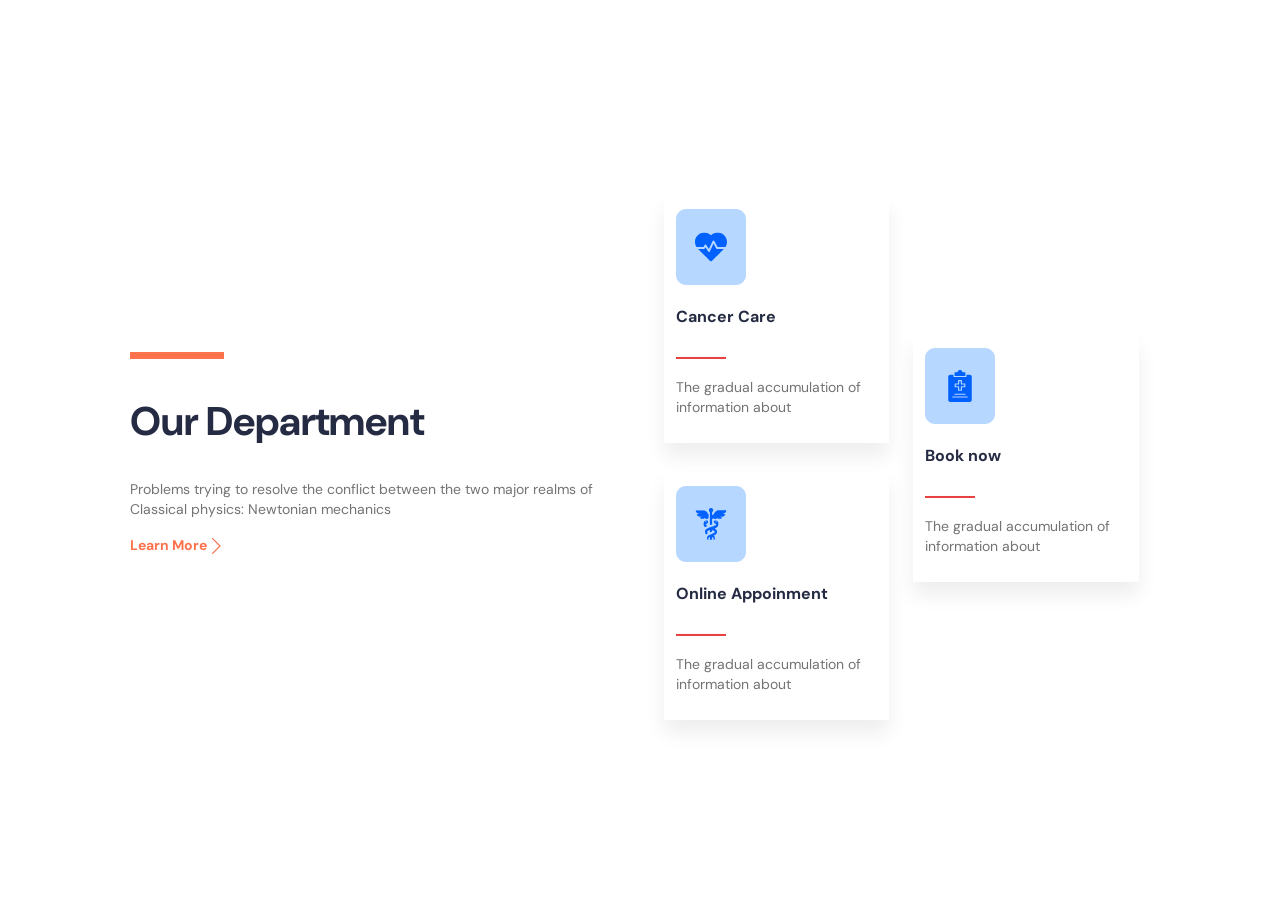
==== index.html @ cd639491 "rename" ====
<!DOCTYPE html>
<html lang="en">

<head>
    <meta charset="UTF-8">
    <meta name="viewport" content="width=device-width, initial-scale=1.0">
    <title>Document</title>
    <link rel="stylesheet" href="./style.css">
</head>

<body>
    <section>
        <div class="container">
            <div class="row row-align-items">
                <div class="col-12 col-md-6">
                    <svg width="94" height="8" viewBox="0 0 94 8" fill="none" xmlns="http://www.w3.org/2000/svg">
                        <rect y="0.978027" width="94" height="7" fill="#FC724D" />
                    </svg>
                    <h2 class="heading">Our Department</h2>
                    <p class="paragraph">Problems trying to resolve the conflict between
                        the two major realms of Classical physics:
                        Newtonian mechanics </p>
                    <h3 class="text">Learn More <svg width="9" height="17" viewBox="0 0 9 17" fill="none"
                            xmlns="http://www.w3.org/2000/svg">
                            <g clip-path="url(#clip0_49789_3024)">
                                <path fill-rule="evenodd" clip-rule="evenodd"
                                    d="M0.180771 1.1588C0.237928 1.1015 0.305828 1.05603 0.380583 1.02501C0.455337 0.993995 0.535477 0.978027 0.616412 0.978027C0.697347 0.978027 0.777487 0.993995 0.852241 1.02501C0.926996 1.05603 0.994896 1.1015 1.05205 1.1588L8.4358 8.54255C8.4931 8.5997 8.53857 8.66761 8.56959 8.74236C8.60061 8.81711 8.61657 8.89725 8.61657 8.97819C8.61657 9.05912 8.60061 9.13926 8.56959 9.21402C8.53857 9.28877 8.4931 9.35667 8.4358 9.41383L1.05205 16.7976C0.936514 16.9131 0.779809 16.978 0.616412 16.978C0.453015 16.978 0.29631 16.9131 0.180771 16.7976C0.0652316 16.682 0.000322157 16.5253 0.000322157 16.3619C0.000322157 16.1985 0.0652316 16.0418 0.180771 15.9263L7.13011 8.97819L0.180771 2.03008C0.123469 1.97292 0.078006 1.90502 0.0469863 1.83027C0.0159666 1.75551 0 1.67537 0 1.59444C0 1.5135 0.0159666 1.43337 0.0469863 1.35861C0.078006 1.28386 0.123469 1.21596 0.180771 1.1588Z"
                                    fill="#FC724D" />
                            </g>
                            <defs>
                                <clipPath id="clip0_49789_3024">
                                    <rect width="9" height="16" fill="white" transform="translate(0 0.978027)" />
                                </clipPath>
                            </defs>
                        </svg>
                    </h3>
                </div>
                <div class="col-12 col-md-6">
                    <div class="row row-align-items">
                        <div class="col-12 col-sm-6">
                            <div class="card">
                                <article>
                                    <svg width="70" height="77" viewBox="0 0 70 77" fill="none"
                                        xmlns="http://www.w3.org/2000/svg">
                                        <path
                                            d="M0 10.978C0 5.45518 4.47715 0.978027 10 0.978027H60C65.5229 0.978027 70 5.45518 70 10.978V66.978C70 72.5009 65.5229 76.978 60 76.978H10C4.47715 76.978 0 72.5009 0 66.978V10.978Z"
                                            fill="#B6D7FF" />
                                        <g clip-path="url(#clip0_49789_3029)">
                                            <g clip-path="url(#clip1_49789_3029)">
                                                <path
                                                    d="M34.9909 27.1963C28.0159 21.0956 19.1472 26.4558 19.0018 33.7225C18.9647 35.5744 19.4993 37.3783 20.5634 39.0414H27.4607L28.6874 36.9966C29.0437 36.403 29.9057 36.3839 30.2821 36.9757L32.8705 41.0431L36.6435 33.078C36.9726 32.383 37.9532 32.3609 38.3161 33.0349L41.5503 39.0414H49.4184C55.2468 29.9321 43.7279 19.5547 34.9909 27.1963Z"
                                                    fill="#0061FF" />
                                                <path
                                                    d="M40.1656 40.4232L37.5448 35.556L33.8387 43.3797C33.5234 44.0454 32.5961 44.1032 32.2007 43.4817L29.5152 39.2619L28.7957 40.461C28.6263 40.7434 28.3212 40.9161 27.9919 40.9161H22.0469C22.2332 41.1112 21.24 40.1199 34.3302 53.1423C34.6958 53.5061 35.2868 53.5062 35.6525 53.1423C48.5412 40.3203 47.7498 41.1108 47.9358 40.9161H40.9909C40.646 40.9162 40.329 40.7268 40.1656 40.4232Z"
                                                    fill="#0061FF" />
                                            </g>
                                        </g>
                                        <defs>
                                            <clipPath id="clip0_49789_3029">
                                                <rect width="32" height="32" fill="white"
                                                    transform="translate(19 22.978)" />
                                            </clipPath>
                                            <clipPath id="clip1_49789_3029">
                                                <rect width="32" height="28.8744" fill="white"
                                                    transform="translate(19 24.5408)" />
                                            </clipPath>
                                        </defs>
                                    </svg>
                                    <h3 class="heading-1">Cancer Care</h3>
                                    <svg width="50" height="3" viewBox="0 0 50 3" fill="none"
                                        xmlns="http://www.w3.org/2000/svg">
                                        <rect y="0.978027" width="50" height="2" fill="#E74040" />
                                    </svg>
                                    <p class="paragraph-1">The gradual
                                        accumulation of
                                        information about </p>
                                </article>
                                <article>
                                    <svg width="70" height="77" viewBox="0 0 70 77" fill="none"
                                        xmlns="http://www.w3.org/2000/svg">
                                        <path
                                            d="M0 10.978C0 5.45518 4.47715 0.978027 10 0.978027H60C65.5229 0.978027 70 5.45518 70 10.978V66.978C70 72.5009 65.5229 76.978 60 76.978H10C4.47715 76.978 0 72.5009 0 66.978V10.978Z"
                                            fill="#B6D7FF" />
                                        <g clip-path="url(#clip0_49789_3039)">
                                            <g clip-path="url(#clip1_49789_3039)">
                                                <g clip-path="url(#clip2_49789_3039)">
                                                    <g clip-path="url(#clip3_49789_3039)">
                                                        <path
                                                            d="M29.6705 39.3129C30.0644 39.2313 30.4761 39.0526 30.8644 38.7722C31.981 37.9645 32.4766 36.6383 31.9702 35.8085C31.4196 34.9059 29.9134 34.9666 28.756 35.9938C27.6492 36.9495 27.4131 37.948 27.4131 38.9974C27.4131 39.7389 27.6503 41.0629 29.099 42.2127C29.7831 41.6842 30.5986 41.2494 31.5243 40.935L31.5365 40.9305C30.8253 40.6341 29.8981 40.0491 29.6705 39.3129ZM29.4918 36.7607C29.4918 36.4506 29.7389 36.2013 30.0436 36.2013C30.348 36.2013 30.5953 36.4518 30.5953 36.7619C30.5953 37.0719 30.348 37.3212 30.0436 37.3212C29.7389 37.3212 29.4918 37.0708 29.4918 36.7607Z"
                                                            fill="#0061FF" />
                                                    </g>
                                                </g>
                                                <g clip-path="url(#clip4_49789_3039)">
                                                    <g clip-path="url(#clip5_49789_3039)">
                                                        <path
                                                            d="M42.6074 38.9985C42.6041 37.948 42.3691 36.9494 41.2613 35.9938C40.1048 34.9676 38.5976 34.9047 38.047 35.8085C37.5416 36.6383 38.0359 37.9646 39.1525 38.7722C39.541 39.0525 39.9526 39.2312 40.3465 39.3129C40.2097 39.7553 39.7937 40.2055 39.1593 40.5851C38.2869 41.1058 37.8157 41.1702 32.2341 43.0237C30.1686 43.7254 28.9395 45.1201 28.9395 46.7543C28.9395 47.9184 29.5341 48.8166 30.3605 49.4743C30.8803 48.939 31.5292 48.4746 32.2872 48.1027C31.4144 47.6614 31.1451 47.327 31.1451 46.7543C31.1451 45.8091 33.0344 45.2687 33.906 44.9811V47.3734L36.1128 46.3891V44.9822C36.9858 45.2713 38.8702 45.811 38.8702 46.7543C38.8702 48.3236 34.3767 49.249 32.4649 50.5677C31.537 51.211 31.038 52.0287 31.038 52.9897C31.038 53.5414 31.1021 54.2255 32.0709 54.9052C32.3456 55.1246 32.7272 54.8041 32.5488 54.4958C31.9087 53.2147 32.5884 52.5748 33.9081 52.0208V53.8723C33.9081 54.4814 34.4025 54.9757 35.0115 54.9757C35.6206 54.9757 36.115 54.4814 36.115 53.8723V52.0219C37.3827 52.5538 38.1806 53.3052 37.471 54.4958C37.2952 54.7982 37.6697 55.1273 37.9477 54.9052C38.8856 54.1945 38.9596 53.5854 38.9596 53.004C38.9596 52.1092 38.4697 51.2408 37.5406 50.5754C39.4186 49.8968 41.0803 48.7548 41.0803 46.7565C41.0803 45.3761 40.2032 44.1668 38.6871 43.401C39.3953 43.1461 39.7517 42.9751 40.2251 42.6927C42.2985 41.4535 42.6074 39.8459 42.6074 38.9985ZM39.9748 37.3212C39.6701 37.3212 39.4231 37.0707 39.4231 36.7607C39.4231 36.4506 39.6701 36.2001 39.9748 36.2001C40.2792 36.2001 40.5265 36.4506 40.5265 36.7607C40.5265 37.0707 40.2792 37.3212 39.9748 37.3212Z"
                                                            fill="#0061FF" />
                                                    </g>
                                                </g>
                                                <g clip-path="url(#clip6_49789_3039)">
                                                    <g clip-path="url(#clip7_49789_3039)">
                                                        <path
                                                            d="M50.4476 25.187H42.8908C41.4084 25.187 40.296 25.8423 39.339 26.7994C38.2993 27.839 37.7587 30.1502 36.1032 30.1502V27.0856C36.7601 26.7034 37.2066 25.9997 37.2066 25.1849C37.2066 23.9661 36.2186 22.978 34.9998 22.978C33.7809 22.978 32.793 23.9661 32.793 25.1849C32.793 25.9997 33.2394 26.7033 33.8964 27.0856V40.2359C34.5774 40.0186 35.3248 39.7793 36.1032 39.5293V34.0022C36.5819 33.762 36.9682 33.3737 37.2051 32.8931C37.5889 33.5491 38.3185 34.0143 39.1318 34.0143C39.9567 34.0143 40.6673 33.5563 41.0459 32.8861C42.3386 34.1788 44.7413 34.2037 46.0339 32.911L44.1588 31.0359L45.019 31.3922C46.708 32.0919 48.6444 31.2898 49.3441 29.6007L46.6803 28.4973C49.2609 28.4972 50.4476 26.8779 50.4476 25.187Z"
                                                            fill="#0061FF" />
                                                    </g>
                                                </g>
                                                <g clip-path="url(#clip8_49789_3039)">
                                                    <g clip-path="url(#clip9_49789_3039)">
                                                        <path
                                                            d="M30.6604 26.7994C29.7034 25.8423 28.5909 25.187 27.1085 25.187H19.5518C19.5518 26.8779 20.7384 28.4972 23.319 28.4972L20.6552 29.6007C21.3549 31.2897 23.2913 32.0918 24.9803 31.3922L25.8405 31.0359L23.9654 32.911C25.2581 34.2037 27.6607 34.1788 28.9534 32.886C29.332 33.5563 30.0427 34.0143 30.8675 34.0143C30.8757 34.0143 30.8838 34.0142 30.8919 34.0142C31.9701 34.0019 32.7942 33.028 32.7942 31.9498V29.7299C31.9245 29.0163 31.4264 27.5654 30.6604 26.7994Z"
                                                            fill="#0061FF" />
                                                    </g>
                                                </g>
                                            </g>
                                        </g>
                                        <defs>
                                            <clipPath id="clip0_49789_3039">
                                                <rect width="32" height="32" fill="white"
                                                    transform="translate(19 22.978)" />
                                            </clipPath>
                                            <clipPath id="clip1_49789_3039">
                                                <rect width="32" height="32" fill="white"
                                                    transform="translate(19 22.978)" />
                                            </clipPath>
                                            <clipPath id="clip2_49789_3039">
                                                <rect width="4.75568" height="7.03818" fill="white"
                                                    transform="translate(27.4131 35.1746)" />
                                            </clipPath>
                                            <clipPath id="clip3_49789_3039">
                                                <rect width="4.75568" height="7.03818" fill="white"
                                                    transform="translate(27.4131 35.1746)" />
                                            </clipPath>
                                            <clipPath id="clip4_49789_3039">
                                                <rect width="13.668" height="19.8036" fill="white"
                                                    transform="translate(28.9395 35.1744)" />
                                            </clipPath>
                                            <clipPath id="clip5_49789_3039">
                                                <rect width="13.668" height="19.8036" fill="white"
                                                    transform="translate(28.9395 35.1744)" />
                                            </clipPath>
                                            <clipPath id="clip6_49789_3039">
                                                <rect width="17.6546" height="17.2579" fill="white"
                                                    transform="translate(32.793 22.978)" />
                                            </clipPath>
                                            <clipPath id="clip7_49789_3039">
                                                <rect width="17.6546" height="17.2579" fill="white"
                                                    transform="translate(32.793 22.978)" />
                                            </clipPath>
                                            <clipPath id="clip8_49789_3039">
                                                <rect width="13.2425" height="8.8273" fill="white"
                                                    transform="translate(19.5518 25.187)" />
                                            </clipPath>
                                            <clipPath id="clip9_49789_3039">
                                                <rect width="13.2425" height="8.8273" fill="white"
                                                    transform="translate(19.5518 25.187)" />
                                            </clipPath>
                                        </defs>
                                    </svg>
                                    <h3 class="heading-1">Online Appoinment</h3>
                                    <svg width="50" height="3" viewBox="0 0 50 3" fill="none"
                                        xmlns="http://www.w3.org/2000/svg">
                                        <rect y="0.978027" width="50" height="2" fill="#E74040" />
                                    </svg>
                                    <p class="paragraph-1">The gradual
                                        accumulation of
                                        information about </p>
                                </article>
                            </div>
                        </div>
                        <div class="col-12 col-sm-6">
                            <div class="card">
                                <article>
                                    <svg width="70" height="77" viewBox="0 0 70 77" fill="none"
                                        xmlns="http://www.w3.org/2000/svg">
                                        <path
                                            d="M0 10.978C0 5.45518 4.47715 0.978027 10 0.978027H60C65.5229 0.978027 70 5.45518 70 10.978V66.978C70 72.5009 65.5229 76.978 60 76.978H10C4.47715 76.978 0 72.5009 0 66.978V10.978Z"
                                            fill="#B6D7FF" />
                                        <g clip-path="url(#clip0_49789_3059)">
                                            <g clip-path="url(#clip1_49789_3059)">
                                                <path
                                                    d="M25.3481 54.978H44.6513C45.8 54.978 46.7562 54.0995 46.7562 53.0199V29.6066C46.7562 28.5267 45.8 27.6389 44.6513 27.6389H41.4692V29.4267C41.4739 29.737 41.229 29.9938 40.919 30.0041H29.0426C28.7263 29.9965 28.4709 29.743 28.4606 29.4267V27.6389H25.3481C24.1994 27.6389 23.2432 28.5267 23.2432 29.6066V53.0199C23.2432 54.0995 24.1994 54.978 25.3481 54.978ZM29.6432 37.0302C29.6432 36.7229 29.8923 36.4737 30.1997 36.4737H33.0519V33.6215C33.0519 33.3142 33.301 33.065 33.6084 33.065H36.391C36.6983 33.065 36.9475 33.3142 36.9475 33.6215V36.4737H39.7997C40.107 36.4737 40.3562 36.7229 40.3562 37.0302V39.8128C40.3562 40.1202 40.107 40.3694 39.7997 40.3694H36.9475V43.2215C36.9475 43.5289 36.6983 43.778 36.391 43.778H33.6084C33.301 43.778 33.0519 43.5289 33.0519 43.2215V40.3694H30.1997C29.8923 40.3694 29.6432 40.1202 29.6432 39.8128V37.0302ZM29.8698 46.6302H40.1296C40.4372 46.6302 40.6861 46.8794 40.6861 47.1867C40.6861 47.4941 40.4372 47.7433 40.1296 47.7433H29.8698C29.5622 47.7433 29.3133 47.4941 29.3133 47.1867C29.3133 46.8794 29.5622 46.6302 29.8698 46.6302ZM27.7828 49.4128H42.2165C42.5241 49.4128 42.7731 49.662 42.7731 49.9693C42.7731 50.2767 42.5241 50.5259 42.2165 50.5259H27.7828C27.4752 50.5259 27.2263 50.2767 27.2263 49.9693C27.2263 49.662 27.4752 49.4128 27.7828 49.4128Z"
                                                    fill="#0061FF" />
                                                <path
                                                    d="M40.3568 25.1346H37.7525C37.4905 25.1343 37.2639 24.9514 37.2087 24.6951C36.9935 23.7006 36.0489 22.978 34.9625 22.978H34.9557C33.8984 22.9769 32.9748 23.6924 32.7117 24.7163C32.6484 24.9623 32.4267 25.1343 32.1726 25.1346H29.5742V28.8911H40.3568V25.1346Z"
                                                    fill="#0061FF" />
                                                <path
                                                    d="M34.1655 39.8128V42.665H35.8351V39.8128C35.8351 39.5055 36.0843 39.2563 36.3916 39.2563H39.2438V37.5867H36.3916C36.0843 37.5867 35.8351 37.3376 35.8351 37.0302V34.178H34.1655V37.0302C34.1655 37.3376 33.9163 37.5867 33.609 37.5867H30.7568V39.2563H33.609C33.9163 39.2563 34.1655 39.5055 34.1655 39.8128Z"
                                                    fill="#0061FF" />
                                            </g>
                                        </g>
                                        <defs>
                                            <clipPath id="clip0_49789_3059">
                                                <rect width="32" height="32" fill="white"
                                                    transform="translate(19 22.978)" />
                                            </clipPath>
                                            <clipPath id="clip1_49789_3059">
                                                <rect width="32" height="32" fill="white"
                                                    transform="translate(19 22.978)" />
                                            </clipPath>
                                        </defs>
                                    </svg>
                                    <h3 class="heading-1">Book now</h3>
                                    <svg width="50" height="3" viewBox="0 0 50 3" fill="none"
                                        xmlns="http://www.w3.org/2000/svg">
                                        <rect y="0.978027" width="50" height="2" fill="#E74040" />
                                    </svg>
                                    <p class="paragraph-1">The gradual
                                        accumulation of
                                        information about </p>
                                </article>
                            </div>
                        </div>
                    </div>
                </div>
            </div>
    </section>
</body>

</html>
---- style.css ----
@import url('https://fonts.googleapis.com/css2?family=DM+Sans:ital,opsz,wght@0,9..40,100..1000;1,9..40,100..1000&family=Montserrat:ital,wght@0,100..900;1,100..900&display=swap');

* {
    padding: 0%;
    box-sizing: border-box;
    list-style-type: none;
    margin: none;
    text-decoration: none;
}

.container {
    max-width: 1045px;
    max-height: 688px;
    margin-left: auto;
    margin-right: auto;
    padding-top: 12px;
    padding-bottom: 12px;
}

.row {
    display: flex;
    flex-direction: row;
    flex-wrap: wrap;
    padding-left: -12px;
    padding-right: -12px;
   
}

.col-12 {
    width: 100%;
    padding: 12px;
   
}

.heading {
    color: #252B42;
    font-size: 40px;
    font-weight: 700;
    line-height: 50px;
    font-family: "DM Sans", sans-serif;
}

.paragraph {
    color: #737373;
    font-size: 14px;
    line-height: 20px;
    font-weight: 400;
    font-family: "DM Sans", sans-serif;
}

.text {
    color: #FC724D;
    font-family: "DM Sans", sans-serif;
    font-size: 14px;
    font-weight: 700;
    line-height: 24px;
    display: flex;
    align-items: center;
    gap: 5px;
}

.heading-1 {
    font-family: "DM Sans", sans-serif;
    font-size: 16px;
    color: #252B42;
    line-height: 24px;
    font-weight: 700;
}

.paragraph-1 {
    font-family: "DM Sans", sans-serif;
    color: #737373;
    font-size: 14px;
    font-weight: 400;
    line-height: 20px;
}

article {
    background: #FFFFFF;
    box-shadow: 0px 13px 19px rgba(0, 0, 0, 0.07);
    padding: 12px;
}

.card {
    display: flex;
    flex-direction: column;
    flex-wrap: nowrap;
    gap: 30px;
}
.row-align-items {
    align-items: center;
}
section {
    min-height: 100vh;
    display: flex;
    align-items: center;
    justify-content: center;
}
 

@media(min-width:576px) {
    .col-sm-6 {
        width: 50%;
        padding-left: 12px;
        padding-right: 12px;
    }
}
@media( min-width:786px){
    .col-md-6 {
        width: 50%;
        padding-left: 12px;
        padding-right: 12px;
    }
}
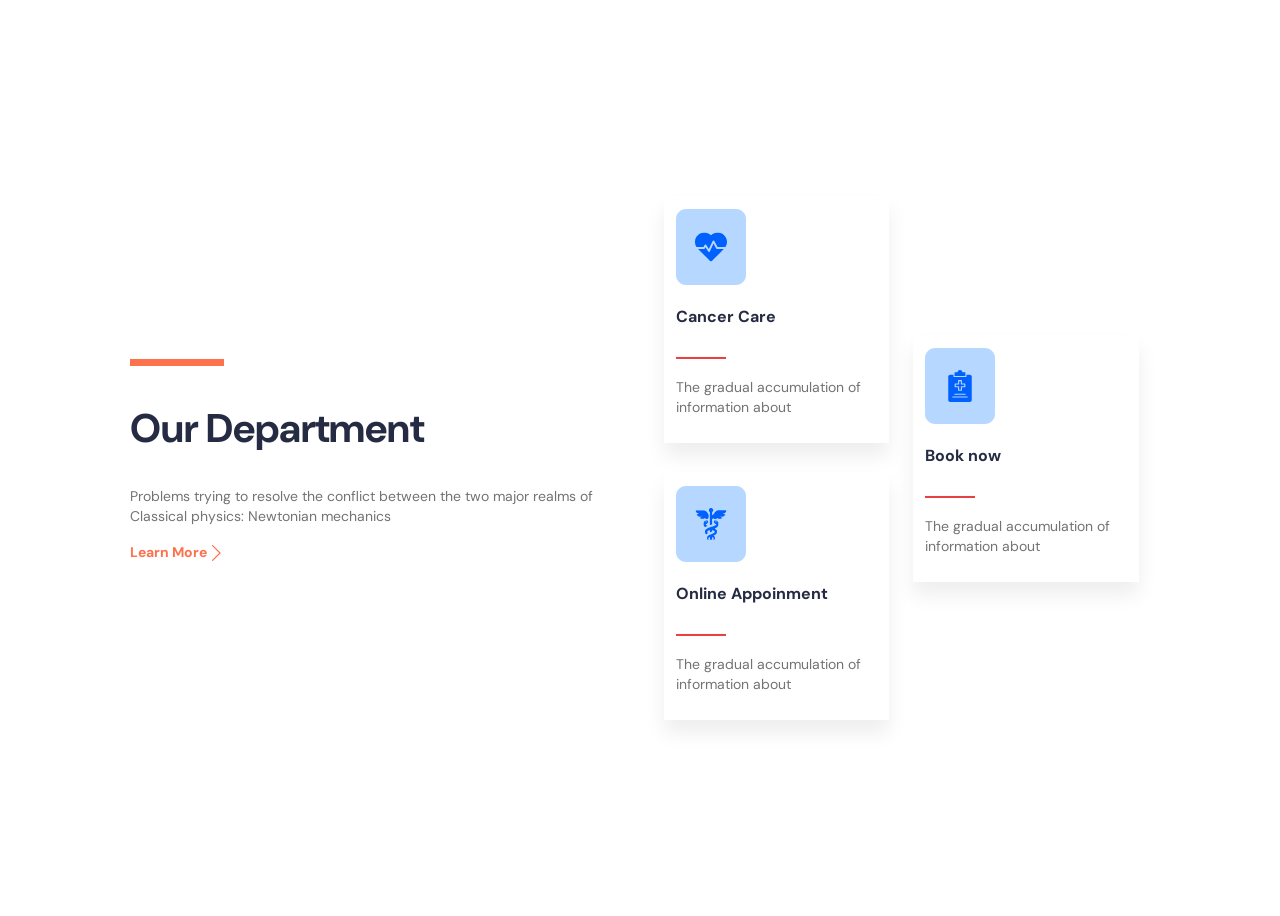
==== commit ae970182: "testing" ====
--- a/index.html
+++ b/index.html
@@ -5,7 +5,7 @@
     <meta charset="UTF-8">
     <meta name="viewport" content="width=device-width, initial-scale=1.0">
     <title>Document</title>
-    <link rel="stylesheet" href="./style.css">
+    <link rel="stylesheet" href="./assets/css/style.css">
 </head>
 
 <body>
@@ -20,7 +20,7 @@
                     <p class="paragraph">Problems trying to resolve the conflict between
                         the two major realms of Classical physics:
                         Newtonian mechanics </p>
-                    <h3 class="text">Learn More <svg width="9" height="17" viewBox="0 0 9 17" fill="none"
+                    <a href="#" class="text">Learn More <svg width="9" height="17" viewBox="0 0 9 17" fill="none"
                             xmlns="http://www.w3.org/2000/svg">
                             <g clip-path="url(#clip0_49789_3024)">
                                 <path fill-rule="evenodd" clip-rule="evenodd"
@@ -33,7 +33,7 @@
                                 </clipPath>
                             </defs>
                         </svg>
-                    </h3>
+                    </a>
                 </div>
                 <div class="col-12 col-md-6">
                     <div class="row row-align-items">
--- a/assets/css/style.css
+++ b/assets/css/style.css
@@ -0,0 +1,113 @@
+@import url('https://fonts.googleapis.com/css2?family=DM+Sans:ital,opsz,wght@0,9..40,100..1000;1,9..40,100..1000&family=Montserrat:ital,wght@0,100..900;1,100..900&display=swap');
+
+* {
+    padding: 0%;
+    box-sizing: border-box;
+    list-style-type: none;
+    margin: none;
+    text-decoration: none;
+}
+
+.container {
+    max-width: 1045px;
+    margin-left: auto;
+    margin-right: auto;
+    padding-top: 12px;
+    padding-bottom: 12px;
+}
+
+.row {
+    display: flex;
+    flex-direction: row;
+    flex-wrap: wrap;
+    padding-left: -12px;
+    padding-right: -12px;
+   
+}
+
+.col-12 {
+    width: 100%;
+    padding: 12px;
+   
+}
+
+.heading {
+    color: #252B42;
+    font-size: 40px;
+    font-weight: 700;
+    line-height: 50px;
+    font-family: "DM Sans", sans-serif;
+}
+
+.paragraph {
+    color: #737373;
+    font-size: 14px;
+    line-height: 20px;
+    font-weight: 400;
+    font-family: "DM Sans", sans-serif;
+}
+
+.text {
+    color: #FC724D;
+    font-family: "DM Sans", sans-serif;
+    font-size: 14px;
+    font-weight: 700;
+    line-height: 24px;
+    display: flex;
+    align-items: center;
+    gap: 5px;
+}
+
+.heading-1 {
+    font-family: "DM Sans", sans-serif;
+    font-size: 16px;
+    color: #252B42;
+    line-height: 24px;
+    font-weight: 700;
+}
+
+.paragraph-1 {
+    font-family: "DM Sans", sans-serif;
+    color: #737373;
+    font-size: 14px;
+    font-weight: 400;
+    line-height: 20px;
+}
+
+article {
+    background: #FFFFFF;
+    box-shadow: 0px 13px 19px rgba(0, 0, 0, 0.07);
+    padding: 12px;
+}
+
+.card {
+    display: flex;
+    flex-direction: column;
+    flex-wrap: nowrap;
+    gap: 30px;
+}
+.row-align-items {
+    align-items: center;
+}
+section {
+    min-height: 100vh;
+    display: flex;
+    align-items: center;
+    justify-content: center;
+}
+ 
+
+@media(min-width:576px) {
+    .col-sm-6 {
+        width: 50%;
+        padding-left: 12px;
+        padding-right: 12px;
+    }
+}
+@media( min-width:786px){
+    .col-md-6 {
+        width: 50%;
+        padding-left: 12px;
+        padding-right: 12px;
+    }
+}
